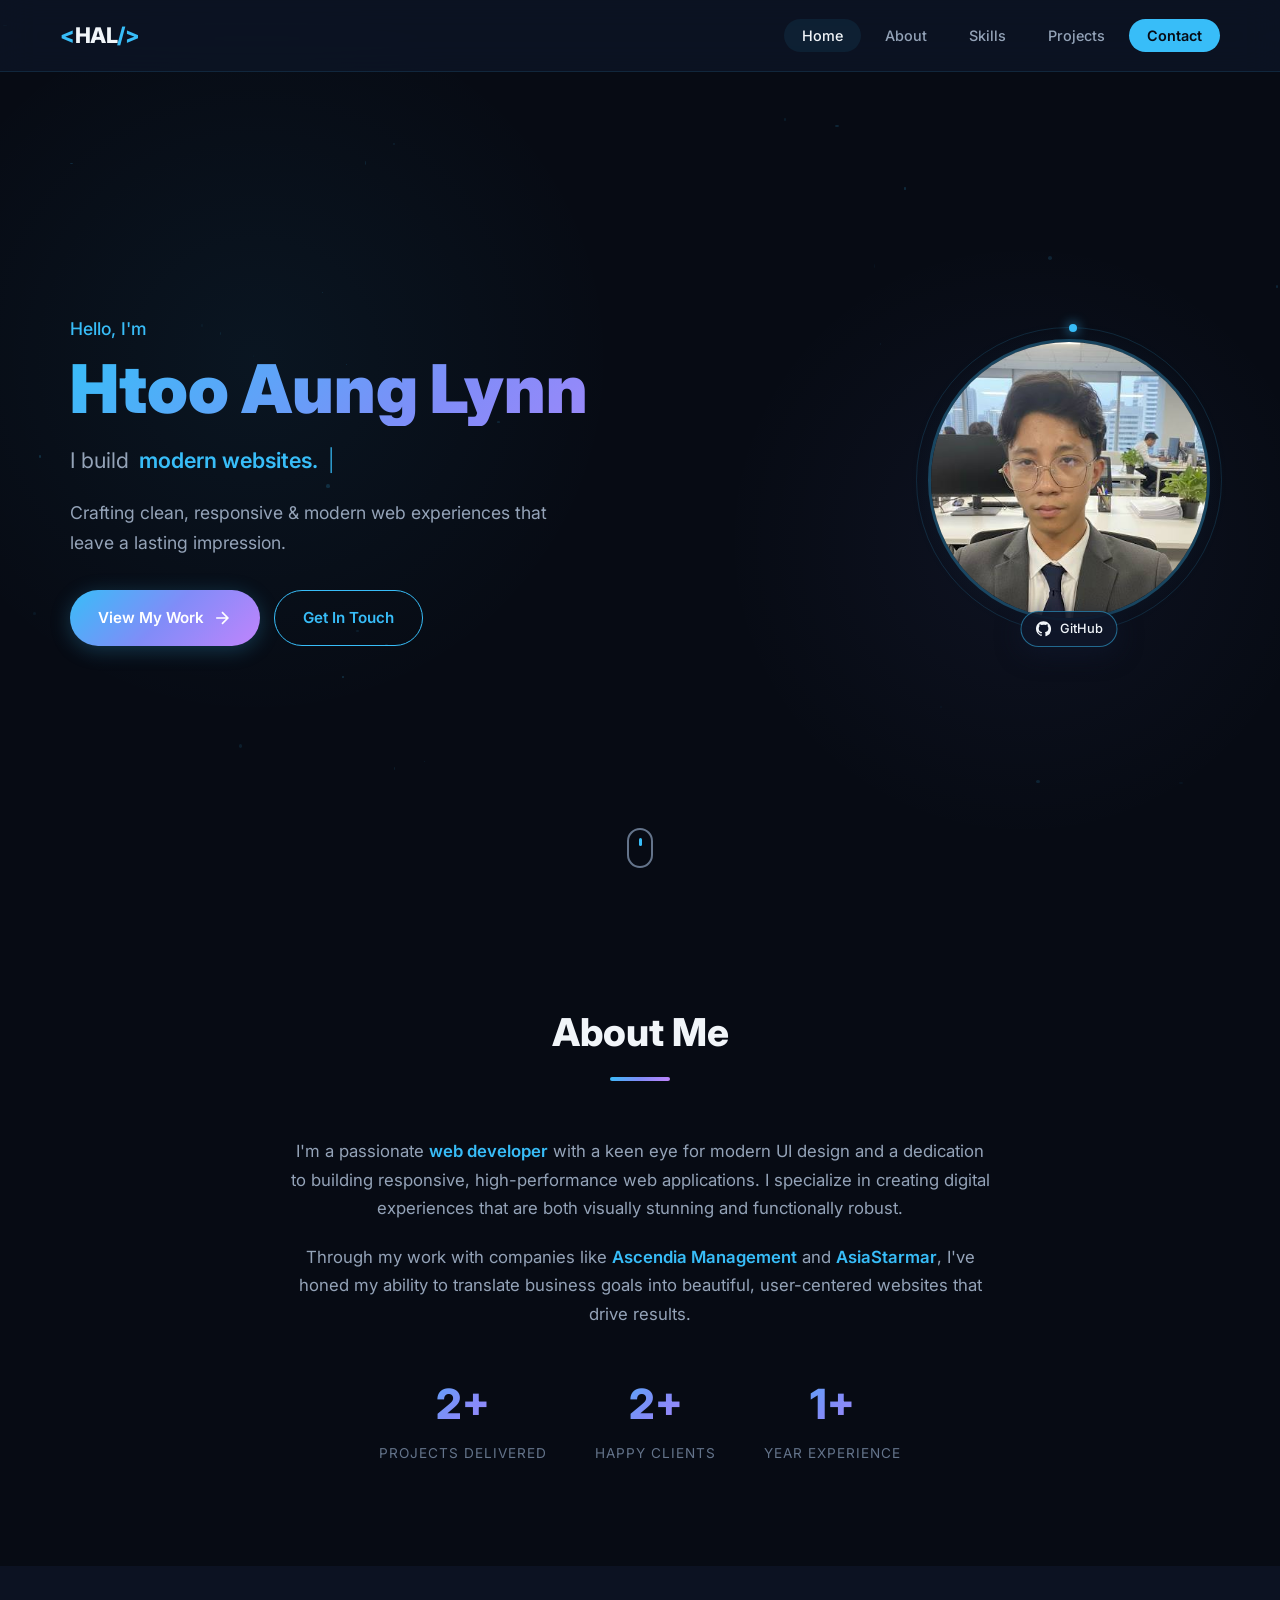
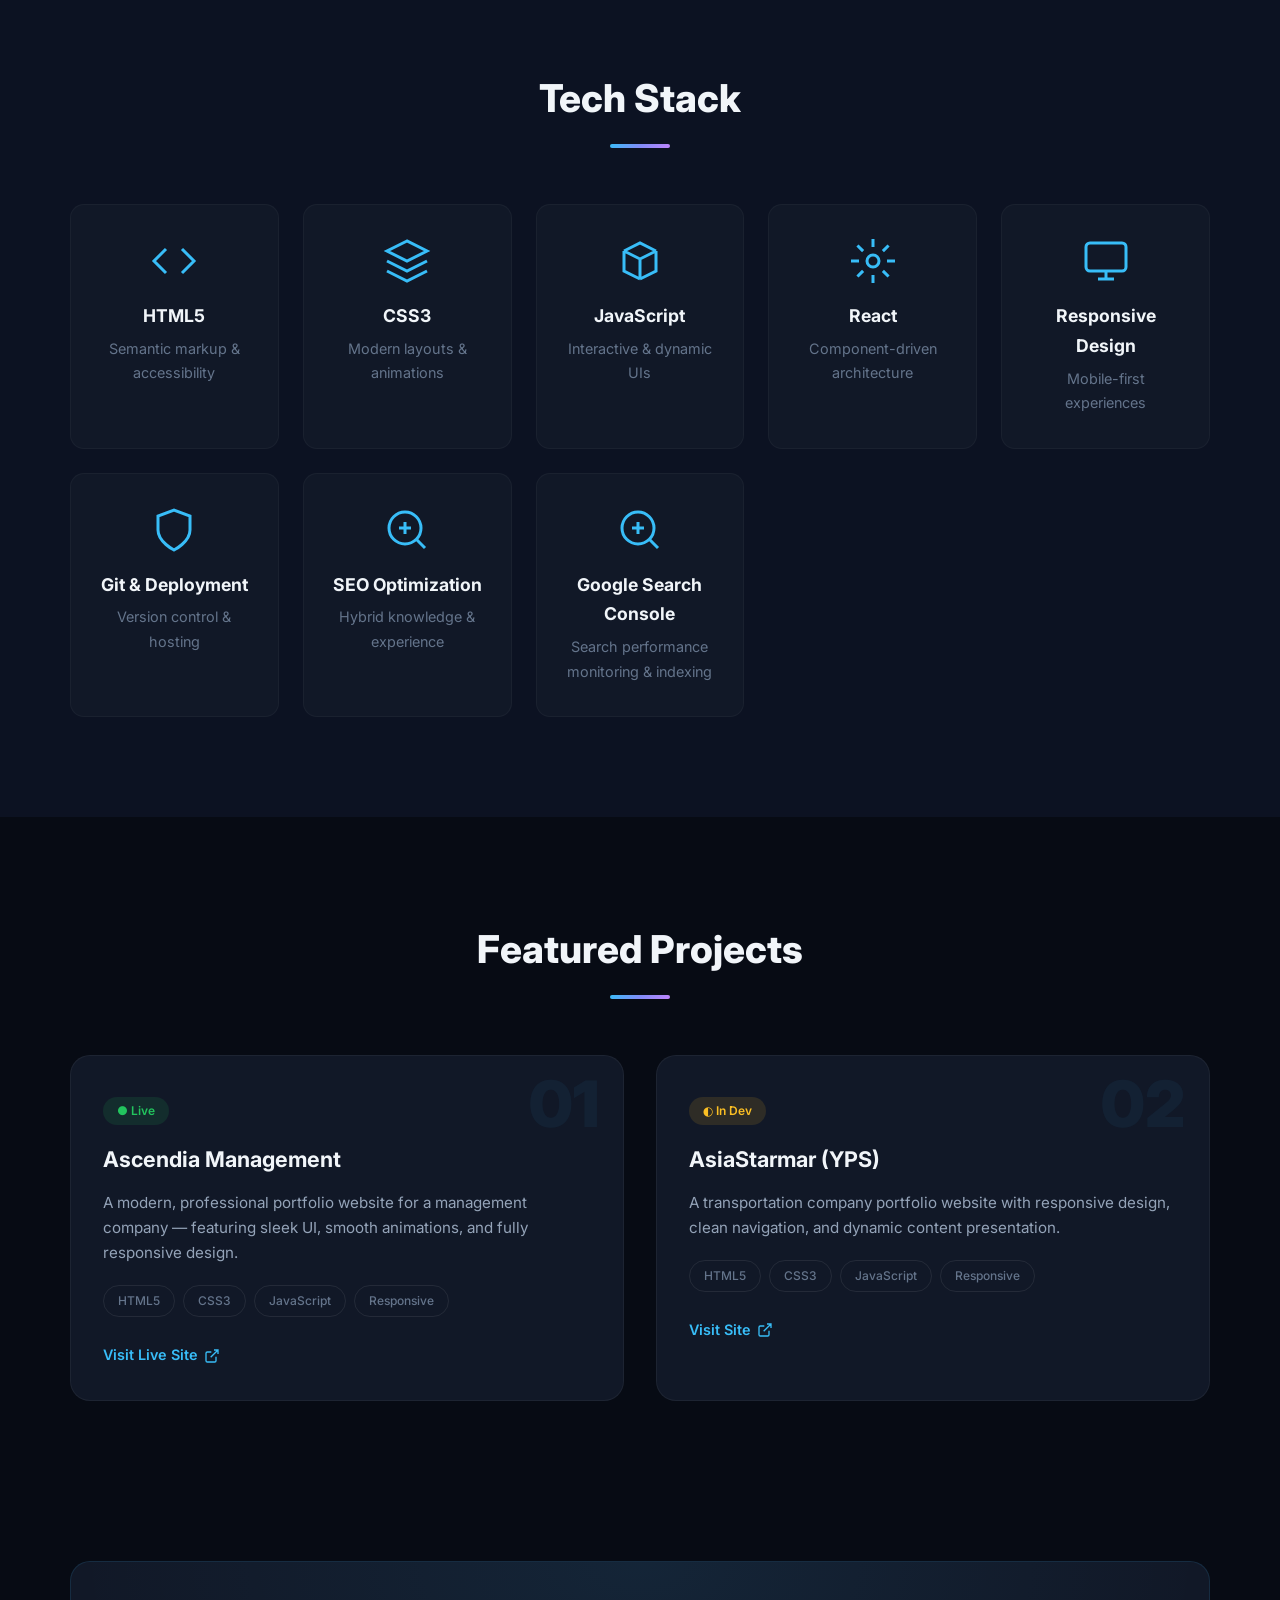
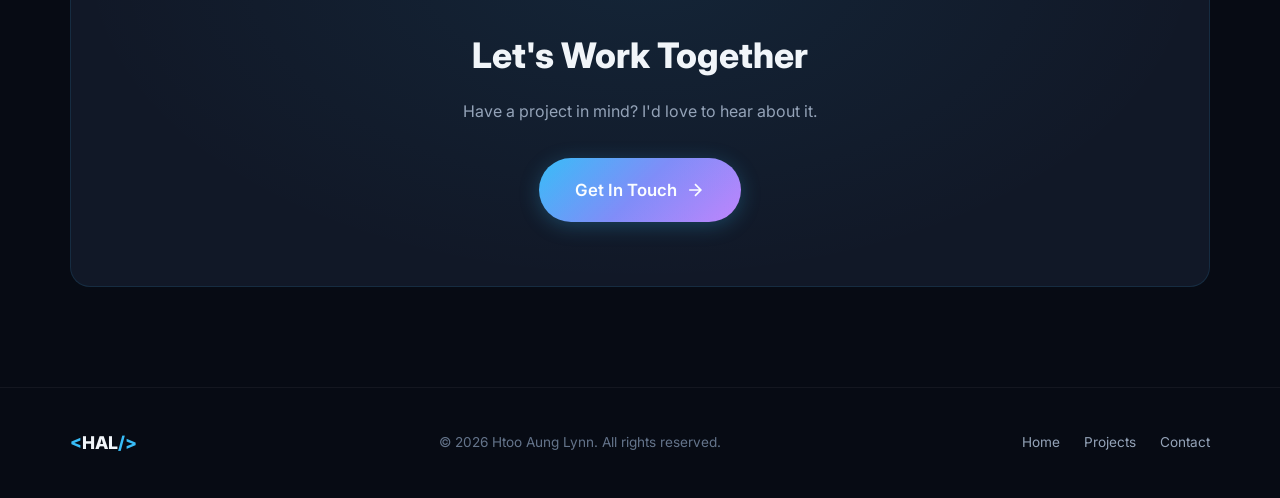
==== index.html @ 5cb80a19 "Add files via upload" ====
<!DOCTYPE html>
<html lang="en">

<head>
    <meta charset="UTF-8">
    <meta name="viewport" content="width=device-width, initial-scale=1.0">
    <title>Htoo Aung Lynn | Web Developer Portfolio</title>
    <meta name="description"
        content="Portfolio of Htoo Aung Lynn — modern web developer specializing in responsive design and interactive web applications.">
    <link rel="preconnect" href="https://fonts.googleapis.com">
    <link rel="preconnect" href="https://fonts.gstatic.com" crossorigin>
    <link href="https://fonts.googleapis.com/css2?family=Inter:wght@300;400;500;600;700;800;900&display=swap"
        rel="stylesheet">
    <link rel="stylesheet" href="style.css">
</head>

<body>

    <!-- ===== NAVBAR ===== -->
    <header class="navbar" id="navbar">
        <a href="index.html" class="nav-logo">
            <span class="logo-bracket">&lt;</span>HAL<span class="logo-bracket">/&gt;</span>
        </a>
        <nav>
            <ul class="nav-links" id="navLinks">
                <li><a href="#hero" class="nav-link active">Home</a></li>
                <li><a href="#about" class="nav-link">About</a></li>
                <li><a href="#skills" class="nav-link">Skills</a></li>
                <li><a href="#projects" class="nav-link">Projects</a></li>
                <li><a href="contact.html" class="nav-link nav-cta">Contact</a></li>
            </ul>
        </nav>
        <button class="hamburger" id="hamburger" aria-label="Toggle navigation">
            <span></span><span></span><span></span>
        </button>
    </header>

    <!-- ===== HERO ===== -->
    <section class="hero" id="hero">
        <div class="hero-particles" id="particles"></div>
        <div class="hero-content">
            <div class="hero-text">
                <p class="hero-greeting animate-in">Hello, I'm</p>
                <h1 class="hero-name animate-in delay-1">Htoo Aung Lynn</h1>
                <div class="hero-title-wrapper animate-in delay-2">
                    <span class="hero-title-label">I build</span>
                    <span class="hero-title-typed" id="typedText"></span>
                    <span class="typed-cursor">|</span>
                </div>
                <p class="hero-desc animate-in delay-3">
                    Crafting clean, responsive &amp; modern web experiences that leave a lasting impression.
                </p>
                <div class="hero-buttons animate-in delay-4">
                    <a href="#projects" class="btn btn-primary">
                        <span>View My Work</span>
                        <svg width="20" height="20" viewBox="0 0 24 24" fill="none" stroke="currentColor"
                            stroke-width="2">
                            <path d="M5 12h14M12 5l7 7-7 7" />
                        </svg>
                    </a>
                    <a href="contact.html" class="btn btn-outline">Get In Touch</a>
                </div>
            </div>
            <div class="hero-image animate-in delay-2">
                <div class="hero-image-glow"></div>
                <div class="hero-image-ring"></div>
                <img src="profile.jpg" alt="Htoo Aung Lynn" loading="eager">
                <a href="https://github.com/htooaunglynn2006-Lynnx" target="_blank" rel="noopener"
                    class="hero-github-link">
                    <svg viewBox="0 0 24 24" aria-hidden="true">
                        <path
                            d="M12 .5C5.73.5.75 5.48.75 11.77c0 5.01 3.25 9.26 7.76 10.77.57.11.78-.25.78-.56 0-.28-.01-1.02-.02-2-3.16.69-3.82-1.52-3.82-1.52-.52-1.33-1.26-1.68-1.26-1.68-1.03-.71.08-.7.08-.7 1.14.08 1.74 1.17 1.74 1.17 1.01 1.73 2.66 1.23 3.31.94.1-.73.4-1.23.73-1.51-2.52-.29-5.17-1.26-5.17-5.62 0-1.24.45-2.25 1.17-3.04-.12-.29-.51-1.45.11-3.02 0 0 .95-.31 3.11 1.16a10.6 10.6 0 0 1 2.83-.38c.96 0 1.93.13 2.83.38 2.16-1.47 3.11-1.16 3.11-1.16.62 1.57.23 2.73.11 3.02.73.79 1.17 1.8 1.17 3.04 0 4.38-2.66 5.33-5.19 5.61.41.36.77 1.09.77 2.21 0 1.59-.01 2.88-.01 3.27 0 .31.21.68.79.56a11.3 11.3 0 0 0 7.75-10.77C23.25 5.48 18.27.5 12 .5Z" />
                    </svg>
                    <span>GitHub</span>
                </a>
            </div>
        </div>
        <a href="#about" class="scroll-indicator" aria-label="Scroll down">
            <div class="scroll-mouse">
                <div class="scroll-wheel"></div>
            </div>
        </a>
    </section>

    <!-- ===== ABOUT ===== -->
    <section class="section about" id="about">
        <div class="container">
            <h2 class="section-title reveal">About Me</h2>
            <div class="section-line reveal"></div>
            <div class="about-grid">
                <div class="about-text reveal">
                    <p>
                        I'm a passionate <strong>web developer</strong> with a keen eye for modern UI design and a
                        dedication to building responsive, high-performance web applications. I specialize in creating
                        digital experiences that are both visually stunning and functionally robust.
                    </p>
                    <p>
                        Through my work with companies like <strong>Ascendia Management</strong> and
                        <strong>AsiaStarmar</strong>, I've honed my ability to translate business goals into beautiful,
                        user-centered websites that drive results.
                    </p>
                    <div class="about-stats">
                        <div class="stat-item">
                            <span class="stat-number" data-target="2">0</span>
                            <span class="stat-label">Projects Delivered</span>
                        </div>
                        <div class="stat-item">
                            <span class="stat-number" data-target="2">0</span>
                            <span class="stat-label">Happy Clients</span>
                        </div>
                        <div class="stat-item">
                            <span class="stat-number" data-target="1">0</span>
                            <span class="stat-label">Year Experience</span>
                        </div>
                    </div>
                </div>
            </div>
        </div>
    </section>

    <!-- ===== SKILLS ===== -->
    <section class="section skills" id="skills">
        <div class="container">
            <h2 class="section-title reveal">Tech Stack</h2>
            <div class="section-line reveal"></div>
            <div class="skills-grid">
                <div class="skill-card reveal">
                    <div class="skill-icon">
                        <svg viewBox="0 0 24 24" fill="none" stroke="currentColor" stroke-width="1.5">
                            <path d="M16 18l6-6-6-6M8 6l-6 6 6 6" />
                        </svg>
                    </div>
                    <h3>HTML5</h3>
                    <p>Semantic markup & accessibility</p>
                </div>
                <div class="skill-card reveal">
                    <div class="skill-icon">
                        <svg viewBox="0 0 24 24" fill="none" stroke="currentColor" stroke-width="1.5">
                            <path d="M12 2L2 7l10 5 10-5-10-5zM2 17l10 5 10-5M2 12l10 5 10-5" />
                        </svg>
                    </div>
                    <h3>CSS3</h3>
                    <p>Modern layouts & animations</p>
                </div>
                <div class="skill-card reveal">
                    <div class="skill-icon">
                        <svg viewBox="0 0 24 24" fill="none" stroke="currentColor" stroke-width="1.5">
                            <path d="M20 7l-8-4-8 4m16 0l-8 4m8-4v10l-8 4m0-10L4 7m8 4v10M4 7v10l8 4" />
                        </svg>
                    </div>
                    <h3>JavaScript</h3>
                    <p>Interactive & dynamic UIs</p>
                </div>
                <div class="skill-card reveal">
                    <div class="skill-icon">
                        <svg viewBox="0 0 24 24" fill="none" stroke="currentColor" stroke-width="1.5">
                            <circle cx="12" cy="12" r="3" />
                            <path
                                d="M12 1v4M12 19v4M4.22 4.22l2.83 2.83M16.95 16.95l2.83 2.83M1 12h4M19 12h4M4.22 19.78l2.83-2.83M16.95 7.05l2.83-2.83" />
                        </svg>
                    </div>
                    <h3>React</h3>
                    <p>Component-driven architecture</p>
                </div>
                <div class="skill-card reveal">
                    <div class="skill-icon">
                        <svg viewBox="0 0 24 24" fill="none" stroke="currentColor" stroke-width="1.5">
                            <rect x="2" y="3" width="20" height="14" rx="2" />
                            <path d="M8 21h8M12 17v4" />
                        </svg>
                    </div>
                    <h3>Responsive Design</h3>
                    <p>Mobile-first experiences</p>
                </div>
                <div class="skill-card reveal">
                    <div class="skill-icon">
                        <svg viewBox="0 0 24 24" fill="none" stroke="currentColor" stroke-width="1.5">
                            <path d="M12 22s8-4 8-10V5l-8-3-8 3v7c0 6 8 10 8 10z" />
                        </svg>
                    </div>
                    <h3>Git & Deployment</h3>
                    <p>Version control & hosting</p>
                </div>
                <div class="skill-card reveal">
                    <div class="skill-icon">
                        <svg viewBox="0 0 24 24" fill="none" stroke="currentColor" stroke-width="1.5">
                            <circle cx="11" cy="11" r="8" />
                            <path d="M21 21l-4.35-4.35" />
                            <path d="M11 8v6M8 11h6" />
                        </svg>
                    </div>
                    <h3>SEO Optimization</h3>
                    <p>Hybrid knowledge & experience</p>
                </div>
                <div class="skill-card reveal">
                    <div class="skill-icon">
                        <svg viewBox="0 0 24 24" fill="none" stroke="currentColor" stroke-width="1.5">
                            <circle cx="11" cy="11" r="8" />
                            <path d="M21 21l-4.35-4.35" />
                            <path d="M11 8v6M8 11h6" />
                        </svg>
                    </div>
                    <h3>Google Search Console</h3>
                    <p>Search performance monitoring & indexing</p>
                </div>
            </div>
        </div>
    </section>

    <!-- ===== PROJECTS ===== -->
    <section class="section projects" id="projects">
        <div class="container">
            <h2 class="section-title reveal">Featured Projects</h2>
            <div class="section-line reveal"></div>
            <div class="projects-grid">

                <article class="project-card reveal" id="project-ascendia">
                    <div class="project-card-glow"></div>
                    <div class="project-number">01</div>
                    <div class="project-badge live">● Live</div>
                    <h3 class="project-name">Ascendia Management</h3>
                    <p class="project-desc">
                        A modern, professional portfolio website for a management company — featuring sleek UI, smooth
                        animations, and fully responsive design.
                    </p>
                    <div class="project-tech">
                        <span>HTML5</span><span>CSS3</span><span>JavaScript</span><span>Responsive</span>
                    </div>
                    <a href="https://ascendiamanagement.com" target="_blank" rel="noopener" class="project-link">
                        Visit Live Site
                        <svg width="16" height="16" viewBox="0 0 24 24" fill="none" stroke="currentColor"
                            stroke-width="2">
                            <path d="M18 13v6a2 2 0 01-2 2H5a2 2 0 01-2-2V8a2 2 0 012-2h6M15 3h6v6M10 14L21 3" />
                        </svg>
                    </a>
                </article>

                <article class="project-card reveal" id="project-asiastarmar">
                    <div class="project-card-glow"></div>
                    <div class="project-number">02</div>
                    <div class="project-badge dev">◐ In Dev</div>
                    <h3 class="project-name">AsiaStarmar (YPS)</h3>
                    <p class="project-desc">
                        A transportation company portfolio website with responsive design, clean navigation, and dynamic
                        content presentation.
                    </p>
                    <div class="project-tech">
                        <span>HTML5</span><span>CSS3</span><span>JavaScript</span><span>Responsive</span>
                    </div>
                    <a href="https://asiastarmar.com" target="_blank" rel="noopener" class="project-link">
                        Visit Site
                        <svg width="16" height="16" viewBox="0 0 24 24" fill="none" stroke="currentColor"
                            stroke-width="2">
                            <path d="M18 13v6a2 2 0 01-2 2H5a2 2 0 01-2-2V8a2 2 0 012-2h6M15 3h6v6M10 14L21 3" />
                        </svg>
                    </a>
                </article>

            </div>
        </div>
    </section>

    <!-- ===== CTA ===== -->
    <section class="cta-section">
        <div class="container">
            <div class="cta-card reveal">
                <h2>Let's Work Together</h2>
                <p>Have a project in mind? I'd love to hear about it.</p>
                <a href="contact.html" class="btn btn-primary btn-lg">
                    <span>Get In Touch</span>
                    <svg width="20" height="20" viewBox="0 0 24 24" fill="none" stroke="currentColor" stroke-width="2">
                        <path d="M5 12h14M12 5l7 7-7 7" />
                    </svg>
                </a>
            </div>
        </div>
    </section>

    <!-- ===== FOOTER ===== -->
    <footer class="footer">
        <div class="container footer-inner">
            <a href="index.html" class="footer-logo">
                <span class="logo-bracket">&lt;</span>HAL<span class="logo-bracket">/&gt;</span>
            </a>
            <p class="footer-copy">&copy; 2026 Htoo Aung Lynn. All rights reserved.</p>
            <div class="footer-links">
                <a href="#hero">Home</a>
                <a href="#projects">Projects</a>
                <a href="contact.html">Contact</a>
            </div>
        </div>
    </footer>

    <script src="script.js"></script>
</body>

</html>
---- style.css ----
/* =============================================
   HTOO AUNG LYNN — PREMIUM PORTFOLIO CSS
   ============================================= */

/* ---------- CUSTOM PROPERTIES ---------- */
:root {
  --bg-primary: #070b14;
  --bg-secondary: #0c1222;
  --bg-card: #111827;
  --bg-glass: rgba(15, 23, 42, .65);
  --border-glass: rgba(56, 189, 248, .12);

  --accent: #38bdf8;
  --accent-glow: rgba(56, 189, 248, .35);
  --accent-dark: #0ea5e9;
  --gradient: linear-gradient(135deg, #38bdf8 0%, #818cf8 50%, #c084fc 100%);

  --text-primary: #f1f5f9;
  --text-secondary: #94a3b8;
  --text-muted: #64748b;

  --font-family: 'Inter', system-ui, -apple-system, sans-serif;
  --radius-sm: 8px;
  --radius-md: 14px;
  --radius-lg: 20px;
  --radius-full: 9999px;

  --shadow: 0 4px 30px rgba(0, 0, 0, .4);
  --shadow-glow: 0 0 40px var(--accent-glow);
  --transition: .35s cubic-bezier(.4, 0, .2, 1);
}

/* ---------- RESET ---------- */
*,
*::before,
*::after {
  margin: 0;
  padding: 0;
  box-sizing: border-box;
}

html {
  scroll-behavior: smooth;
  scroll-padding-top: 80px;
}

body {
  font-family: var(--font-family);
  background: var(--bg-primary);
  color: var(--text-primary);
  line-height: 1.7;
  overflow-x: hidden;
  -webkit-font-smoothing: antialiased;
}

a {
  color: inherit;
  text-decoration: none;
}

img {
  display: block;
  max-width: 100%;
}

.container {
  width: 90%;
  max-width: 1140px;
  margin: 0 auto;
}

/* ---------- NAVBAR ---------- */
.navbar {
  position: fixed;
  top: 0;
  left: 0;
  right: 0;
  z-index: 1000;
  display: flex;
  align-items: center;
  justify-content: space-between;
  padding: 0 clamp(24px, 5vw, 60px);
  height: 72px;
  background: var(--bg-glass);
  backdrop-filter: blur(18px);
  -webkit-backdrop-filter: blur(18px);
  border-bottom: 1px solid var(--border-glass);
  transition: var(--transition);
}

.navbar.scrolled {
  background: rgba(7, 11, 20, .92);
}

.nav-logo {
  font-size: 1.35rem;
  font-weight: 800;
  letter-spacing: -0.5px;
  color: var(--text-primary);
}

.logo-bracket {
  color: var(--accent);
}

.nav-links {
  display: flex;
  list-style: none;
  gap: 6px;
  align-items: center;
}

.nav-link {
  padding: 8px 18px;
  border-radius: var(--radius-full);
  font-size: .9rem;
  font-weight: 500;
  color: var(--text-secondary);
  transition: var(--transition);
}

.nav-link:hover,
.nav-link.active {
  color: var(--text-primary);
  background: rgba(56, 189, 248, .08);
}

.nav-cta {
  background: var(--accent) !important;
  color: var(--bg-primary) !important;
  font-weight: 600;
}

.nav-cta:hover {
  background: var(--accent-dark) !important;
}

/* Hamburger */
.hamburger {
  display: none;
  flex-direction: column;
  gap: 5px;
  background: none;
  border: none;
  cursor: pointer;
  padding: 4px;
}

.hamburger span {
  width: 26px;
  height: 2px;
  background: var(--text-primary);
  border-radius: 2px;
  transition: var(--transition);
}

.hamburger.open span:nth-child(1) {
  transform: translateY(7px) rotate(45deg);
}

.hamburger.open span:nth-child(2) {
  opacity: 0;
}

.hamburger.open span:nth-child(3) {
  transform: translateY(-7px) rotate(-45deg);
}

/* ---------- HERO ---------- */
.hero {
  position: relative;
  min-height: 100vh;
  display: flex;
  flex-direction: column;
  align-items: center;
  justify-content: center;
  padding: 120px 24px 60px;
  overflow: hidden;
}

.hero-particles {
  position: absolute;
  inset: 0;
  background:
    radial-gradient(600px circle at 20% 40%, rgba(56, 189, 248, .06), transparent 60%),
    radial-gradient(500px circle at 80% 60%, rgba(129, 140, 248, .06), transparent 60%);
}

.hero-content {
  position: relative;
  z-index: 1;
  display: flex;
  align-items: center;
  gap: 80px;
  max-width: 1140px;
  width: 100%;
}

.hero-text {
  flex: 1;
}

.hero-greeting {
  font-size: clamp(.95rem, 1.5vw, 1.1rem);
  color: var(--accent);
  font-weight: 500;
  margin-bottom: 8px;
}

.hero-name {
  font-size: clamp(2.4rem, 5.5vw, 4.2rem);
  font-weight: 900;
  line-height: 1.1;
  background: var(--gradient);
  -webkit-background-clip: text;
  -webkit-text-fill-color: transparent;
  background-clip: text;
  margin-bottom: 16px;
}

.hero-title-wrapper {
  display: flex;
  align-items: center;
  gap: 10px;
  font-size: clamp(1rem, 2vw, 1.35rem);
  margin-bottom: 20px;
}

.hero-title-label {
  color: var(--text-secondary);
  font-weight: 400;
}

.hero-title-typed {
  color: var(--accent);
  font-weight: 600;
}

.typed-cursor {
  color: var(--accent);
  font-weight: 300;
  animation: blink .8s step-end infinite;
}

@keyframes blink {
  50% {
    opacity: 0;
  }
}

.hero-desc {
  color: var(--text-secondary);
  font-size: clamp(.95rem, 1.5vw, 1.1rem);
  max-width: 480px;
  margin-bottom: 32px;
}

.hero-buttons {
  display: flex;
  gap: 14px;
  flex-wrap: wrap;
}

/* Buttons */
.btn {
  display: inline-flex;
  align-items: center;
  gap: 8px;
  padding: 14px 28px;
  border-radius: var(--radius-full);
  font-size: .95rem;
  font-weight: 600;
  border: none;
  cursor: pointer;
  transition: var(--transition);
}

.btn-primary {
  background: var(--gradient);
  color: #fff;
  box-shadow: 0 4px 20px rgba(56, 189, 248, .25);
}

.btn-primary:hover {
  transform: translateY(-2px);
  box-shadow: 0 8px 30px rgba(56, 189, 248, .35);
}

.btn-outline {
  border: 1.5px solid var(--accent);
  color: var(--accent);
  background: transparent;
}

.btn-outline:hover {
  background: rgba(56, 189, 248, .1);
  transform: translateY(-2px);
}

.btn-lg {
  padding: 18px 36px;
  font-size: 1.05rem;
}

/* Hero Image */
.hero-image {
  position: relative;
  flex-shrink: 0;
  width: clamp(240px, 22vw, 320px);
  aspect-ratio: 1;
}

.hero-image img {
  width: 100%;
  height: 100%;
  object-fit: cover;
  border-radius: 50%;
  border: 3px solid rgba(56, 189, 248, .3);
  position: relative;
  z-index: 2;
}

.hero-image-glow {
  position: absolute;
  inset: -20px;
  border-radius: 50%;
  background: radial-gradient(circle, rgba(56, 189, 248, .15), transparent 70%);
  animation: pulse-glow 4s ease-in-out infinite;
  z-index: 0;
}

.hero-image-ring {
  position: absolute;
  inset: -12px;
  border-radius: 50%;
  border: 1px solid rgba(56, 189, 248, .15);
  animation: spin-slow 20s linear infinite;
  z-index: 1;
}

.hero-image-ring::before {
  content: '';
  position: absolute;
  top: -4px;
  left: 50%;
  width: 8px;
  height: 8px;
  border-radius: 50%;
  background: var(--accent);
  box-shadow: 0 0 12px var(--accent);
}

/* GitHub link near profile image */
.hero-github-link {
  position: absolute;
  left: 50%;
  bottom: -26px;
  transform: translateX(-50%);
  display: inline-flex;
  align-items: center;
  gap: 8px;
  padding: 6px 14px;
  border-radius: var(--radius-full);
  background: rgba(15, 23, 42, .9);
  border: 1px solid rgba(56, 189, 248, .5);
  color: var(--text-primary);
  font-size: .8rem;
  font-weight: 500;
  box-shadow: 0 6px 25px rgba(15, 23, 42, .8);
  z-index: 3;
  transition: var(--transition);
}

.hero-github-link svg {
  width: 16px;
  height: 16px;
  fill: currentColor;
}

.hero-github-link:hover {
  transform: translateX(-50%) translateY(-2px);
  box-shadow: var(--shadow-glow);
}

@keyframes pulse-glow {

  0%,
  100% {
    opacity: .5;
    transform: scale(1);
  }

  50% {
    opacity: 1;
    transform: scale(1.05);
  }
}

@keyframes spin-slow {
  to {
    transform: rotate(360deg);
  }
}

/* Scroll Indicator */
.scroll-indicator {
  position: absolute;
  bottom: 32px;
  animation: float 2.5s ease-in-out infinite;
}

.scroll-mouse {
  width: 26px;
  height: 40px;
  border: 2px solid var(--text-muted);
  border-radius: 14px;
  display: flex;
  justify-content: center;
  padding-top: 8px;
}

.scroll-wheel {
  width: 3px;
  height: 8px;
  border-radius: 3px;
  background: var(--accent);
  animation: scroll-anim 2s ease-in-out infinite;
}

@keyframes scroll-anim {
  0% {
    opacity: 1;
    transform: translateY(0);
  }

  100% {
    opacity: 0;
    transform: translateY(10px);
  }
}

@keyframes float {

  0%,
  100% {
    transform: translateY(0);
  }

  50% {
    transform: translateY(-8px);
  }
}

/* ---------- SECTIONS ---------- */
.section {
  padding: 100px 0;
}

.section-title {
  text-align: center;
  font-size: clamp(1.8rem, 3vw, 2.6rem);
  font-weight: 800;
  margin-bottom: 12px;
}

.section-line {
  width: 60px;
  height: 4px;
  border-radius: 4px;
  background: var(--gradient);
  margin: 0 auto 56px;
}

/* ---------- ABOUT ---------- */
.about-text {
  max-width: 700px;
  margin: 0 auto;
  text-align: center;
}

.about-text p {
  color: var(--text-secondary);
  margin-bottom: 20px;
  font-size: 1.05rem;
}

.about-text strong {
  color: var(--accent);
  font-weight: 600;
}

.about-stats {
  display: flex;
  justify-content: center;
  gap: 48px;
  margin-top: 40px;
}

.stat-item {
  text-align: center;
}

.stat-number {
  display: block;
  font-size: 2.6rem;
  font-weight: 800;
  background: var(--gradient);
  -webkit-background-clip: text;
  -webkit-text-fill-color: transparent;
  background-clip: text;
}

.stat-label {
  font-size: .85rem;
  color: var(--text-muted);
  text-transform: uppercase;
  letter-spacing: 1px;
}

/* ---------- SKILLS ---------- */
.skills {
  background: var(--bg-secondary);
}

.skills-grid {
  display: grid;
  grid-template-columns: repeat(auto-fit, minmax(180px, 1fr));
  gap: 24px;
}

.skill-card {
  background: var(--bg-card);
  border: 1px solid rgba(255, 255, 255, .04);
  border-radius: var(--radius-md);
  padding: 32px 24px;
  text-align: center;
  transition: var(--transition);
}

.skill-card:hover {
  transform: translateY(-6px);
  border-color: var(--accent);
  box-shadow: var(--shadow-glow);
}

.skill-icon {
  width: 48px;
  height: 48px;
  margin: 0 auto 16px;
  color: var(--accent);
}

.skill-icon svg {
  width: 100%;
  height: 100%;
}

.skill-card h3 {
  font-size: 1.1rem;
  font-weight: 700;
  margin-bottom: 6px;
}

.skill-card p {
  font-size: .9rem;
  color: var(--text-muted);
}

/* ---------- PROJECTS ---------- */
.projects-grid {
  display: grid;
  grid-template-columns: repeat(auto-fit, minmax(340px, 1fr));
  gap: 32px;
}

.project-card {
  position: relative;
  background: var(--bg-card);
  border: 1px solid rgba(255, 255, 255, .05);
  border-radius: var(--radius-lg);
  padding: 40px 32px 32px;
  overflow: hidden;
  transition: var(--transition);
}

.project-card:hover {
  transform: translateY(-8px);
  border-color: var(--accent);
}

.project-card-glow {
  position: absolute;
  inset: 0;
  background: radial-gradient(circle at 50% 0%, rgba(56, 189, 248, .06), transparent 60%);
  opacity: 0;
  transition: var(--transition);
  pointer-events: none;
}

.project-card:hover .project-card-glow {
  opacity: 1;
}

.project-number {
  font-size: 4rem;
  font-weight: 900;
  position: absolute;
  top: 16px;
  right: 24px;
  color: rgba(56, 189, 248, .06);
  line-height: 1;
}

.project-badge {
  display: inline-block;
  padding: 4px 14px;
  border-radius: var(--radius-full);
  font-size: .75rem;
  font-weight: 600;
  margin-bottom: 16px;
}

.project-badge.live {
  background: rgba(34, 197, 94, .12);
  color: #22c55e;
}

.project-badge.dev {
  background: rgba(251, 191, 36, .12);
  color: #fbbf24;
}

.project-name {
  font-size: 1.35rem;
  font-weight: 700;
  margin-bottom: 12px;
}

.project-desc {
  color: var(--text-secondary);
  font-size: .95rem;
  margin-bottom: 20px;
  line-height: 1.65;
}

.project-tech {
  display: flex;
  flex-wrap: wrap;
  gap: 8px;
  margin-bottom: 24px;
}

.project-tech span {
  padding: 5px 14px;
  font-size: .75rem;
  font-weight: 500;
  border: 1px solid rgba(255, 255, 255, .08);
  border-radius: var(--radius-full);
  color: var(--text-muted);
}

.project-link {
  display: inline-flex;
  align-items: center;
  gap: 6px;
  color: var(--accent);
  font-weight: 600;
  font-size: .9rem;
  transition: var(--transition);
}

.project-link:hover {
  gap: 10px;
}

/* ---------- CTA ---------- */
.cta-section {
  padding: 60px 0 100px;
}

.cta-card {
  text-align: center;
  background: var(--bg-card);
  border: 1px solid var(--border-glass);
  border-radius: var(--radius-lg);
  padding: 64px 32px;
  position: relative;
  overflow: hidden;
}

.cta-card::before {
  content: '';
  position: absolute;
  inset: 0;
  background: radial-gradient(ellipse at 50% 0%, rgba(56, 189, 248, .08), transparent 70%);
  pointer-events: none;
}

.cta-card h2 {
  font-size: clamp(1.6rem, 3vw, 2.2rem);
  font-weight: 800;
  margin-bottom: 12px;
  position: relative;
}

.cta-card p {
  color: var(--text-secondary);
  margin-bottom: 32px;
  position: relative;
}

/* ---------- CONTACT HERO ---------- */
.contact-hero {
  position: relative;
  display: flex;
  align-items: center;
  justify-content: center;
  padding: 160px 24px 80px;
  text-align: center;
  overflow: hidden;
}

.contact-hero-title {
  font-size: clamp(2.2rem, 5vw, 3.4rem);
  font-weight: 900;
  background: var(--gradient);
  -webkit-background-clip: text;
  -webkit-text-fill-color: transparent;
  background-clip: text;
  margin-bottom: 12px;
}

.contact-hero-sub {
  color: var(--text-secondary);
  font-size: 1.1rem;
}

/* ---------- CONTACT GRID ---------- */
.contact-grid {
  display: grid;
  grid-template-columns: 1fr 1.6fr;
  gap: 40px;
  align-items: start;
}

/* Info Cards */
.contact-info {
  display: flex;
  flex-direction: column;
  gap: 20px;
}

.info-card {
  display: flex;
  align-items: center;
  gap: 18px;
  background: var(--bg-card);
  border: 1px solid rgba(255, 255, 255, .05);
  border-radius: var(--radius-md);
  padding: 24px;
  transition: var(--transition);
}

.info-card:hover {
  border-color: var(--accent);
  transform: translateX(4px);
}

.info-icon {
  flex-shrink: 0;
  width: 42px;
  height: 42px;
  color: var(--accent);
}

.info-icon svg {
  width: 100%;
  height: 100%;
}

.info-card h4 {
  font-size: .9rem;
  font-weight: 700;
  margin-bottom: 2px;
}

.info-card p {
  font-size: .85rem;
  color: var(--text-secondary);
}

/* Form */
.contact-form {
  background: var(--bg-card);
  border: 1px solid rgba(255, 255, 255, .05);
  border-radius: var(--radius-lg);
  padding: 40px;
}

.form-group {
  margin-bottom: 22px;
}

.form-group label {
  display: block;
  margin-bottom: 8px;
  font-size: .85rem;
  font-weight: 600;
  color: var(--text-secondary);
  text-transform: uppercase;
  letter-spacing: .8px;
}

.form-group input,
.form-group textarea {
  width: 100%;
  padding: 14px 18px;
  background: var(--bg-secondary);
  border: 1.5px solid rgba(255, 255, 255, .06);
  border-radius: var(--radius-sm);
  color: var(--text-primary);
  font-family: var(--font-family);
  font-size: .95rem;
  transition: var(--transition);
  outline: none;
  resize: vertical;
}

.form-group input:focus,
.form-group textarea:focus {
  border-color: var(--accent);
  box-shadow: 0 0 0 3px rgba(56, 189, 248, .12);
}

.form-group input.error,
.form-group textarea.error {
  border-color: #f43f5e;
  box-shadow: 0 0 0 3px rgba(244, 63, 94, .12);
}

.field-error {
  display: block;
  margin-top: 6px;
  font-size: .78rem;
  color: #f43f5e;
  min-height: 18px;
}

.btn-submit {
  width: 100%;
  justify-content: center;
  padding: 16px;
  font-size: 1rem;
  position: relative;
}

.btn-loading,
.btn-success {
  display: none;
}

.btn-submit.loading .btn-text {
  visibility: hidden;
}

.btn-submit.loading .btn-loading {
  display: flex;
}

.btn-submit.success .btn-text {
  visibility: hidden;
}

.btn-submit.success .btn-loading {
  display: none;
}

.btn-submit.success .btn-success {
  display: flex;
}

.btn-submit.success {
  background: linear-gradient(135deg, #22c55e, #10b981);
}

.spinner {
  width: 24px;
  height: 24px;
  animation: rotate .8s linear infinite;
}

@keyframes rotate {
  to {
    transform: rotate(360deg);
  }
}

.btn-success svg {
  width: 24px;
  height: 24px;
}

/* ---------- TOAST ---------- */
.toast {
  position: fixed;
  bottom: 32px;
  right: 32px;
  display: flex;
  align-items: center;
  gap: 12px;
  padding: 16px 28px;
  background: rgba(34, 197, 94, .15);
  backdrop-filter: blur(12px);
  border: 1px solid rgba(34, 197, 94, .3);
  border-radius: var(--radius-md);
  color: #22c55e;
  font-weight: 600;
  font-size: .95rem;
  transform: translateY(100px);
  opacity: 0;
  transition: var(--transition);
  z-index: 9999;
}

.toast svg {
  width: 22px;
  height: 22px;
  flex-shrink: 0;
}

.toast.show {
  transform: translateY(0);
  opacity: 1;
}

/* ---------- FOOTER ---------- */
.footer {
  border-top: 1px solid rgba(255, 255, 255, .05);
  padding: 40px 0;
}

.footer-inner {
  display: flex;
  align-items: center;
  justify-content: space-between;
  flex-wrap: wrap;
  gap: 16px;
}

.footer-logo {
  font-size: 1.1rem;
  font-weight: 800;
}

.footer-copy {
  font-size: .85rem;
  color: var(--text-muted);
}

.footer-links {
  display: flex;
  gap: 24px;
}

.footer-links a {
  font-size: .85rem;
  color: var(--text-secondary);
  transition: var(--transition);
}

.footer-links a:hover {
  color: var(--accent);
}

/* ---------- SCROLL ANIMATIONS ---------- */
.animate-in {
  opacity: 0;
  transform: translateY(24px);
  animation: fadeInUp .7s ease forwards;
}

.delay-1 {
  animation-delay: .15s;
}

.delay-2 {
  animation-delay: .3s;
}

.delay-3 {
  animation-delay: .45s;
}

.delay-4 {
  animation-delay: .6s;
}

@keyframes fadeInUp {
  to {
    opacity: 1;
    transform: translateY(0);
  }
}

.reveal {
  opacity: 0;
  transform: translateY(30px);
  transition: opacity .6s ease, transform .6s ease;
}

.reveal.visible {
  opacity: 1;
  transform: translateY(0);
}

/* ---------- RESPONSIVE ---------- */
@media (max-width: 900px) {
  .hero-content {
    flex-direction: column-reverse;
    text-align: center;
    gap: 40px;
  }

  .hero-desc {
    margin-left: auto;
    margin-right: auto;
  }

  .hero-buttons {
    justify-content: center;
  }

  .hero-image {
    width: 200px;
  }

  .contact-grid {
    grid-template-columns: 1fr;
  }

  .projects-grid {
    grid-template-columns: 1fr;
  }
}

@media (max-width: 768px) {
  .nav-links {
    position: fixed;
    top: 72px;
    left: 0;
    right: 0;
    flex-direction: column;
    align-items: stretch;
    background: rgba(7, 11, 20, .96);
    backdrop-filter: blur(18px);
    padding: 16px 24px;
    transform: translateY(-120%);
    transition: var(--transition);
  }

  .nav-links.open {
    transform: translateY(0);
  }

  .nav-link {
    padding: 14px 18px;
    border-radius: var(--radius-sm);
  }

  .hamburger {
    display: flex;
  }

  .about-stats {
    gap: 24px;
  }

  .stat-number {
    font-size: 2rem;
  }

  .skills-grid {
    grid-template-columns: repeat(2, 1fr);
  }

  .contact-form {
    padding: 28px;
  }
}

@media (max-width: 480px) {
  .skills-grid {
    grid-template-columns: 1fr;
  }

  .about-stats {
    flex-direction: column;
    gap: 20px;
  }
}
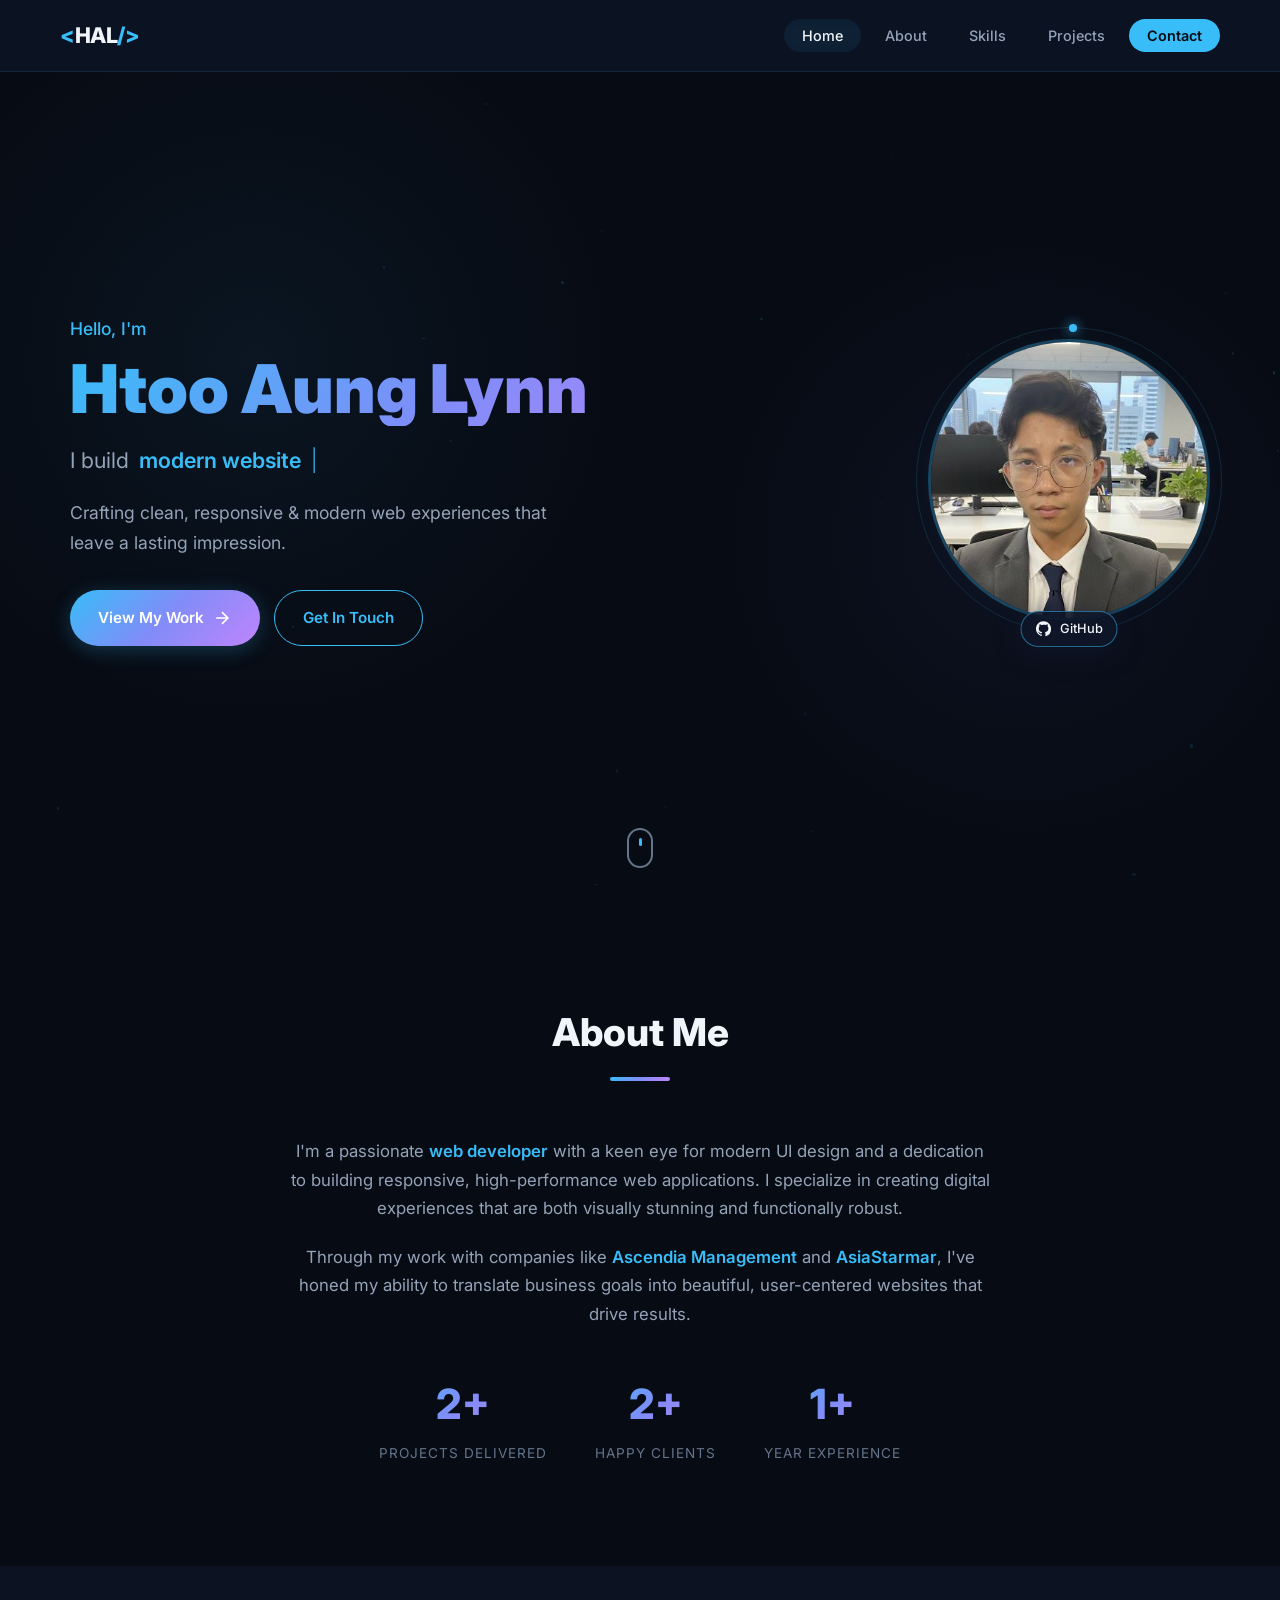
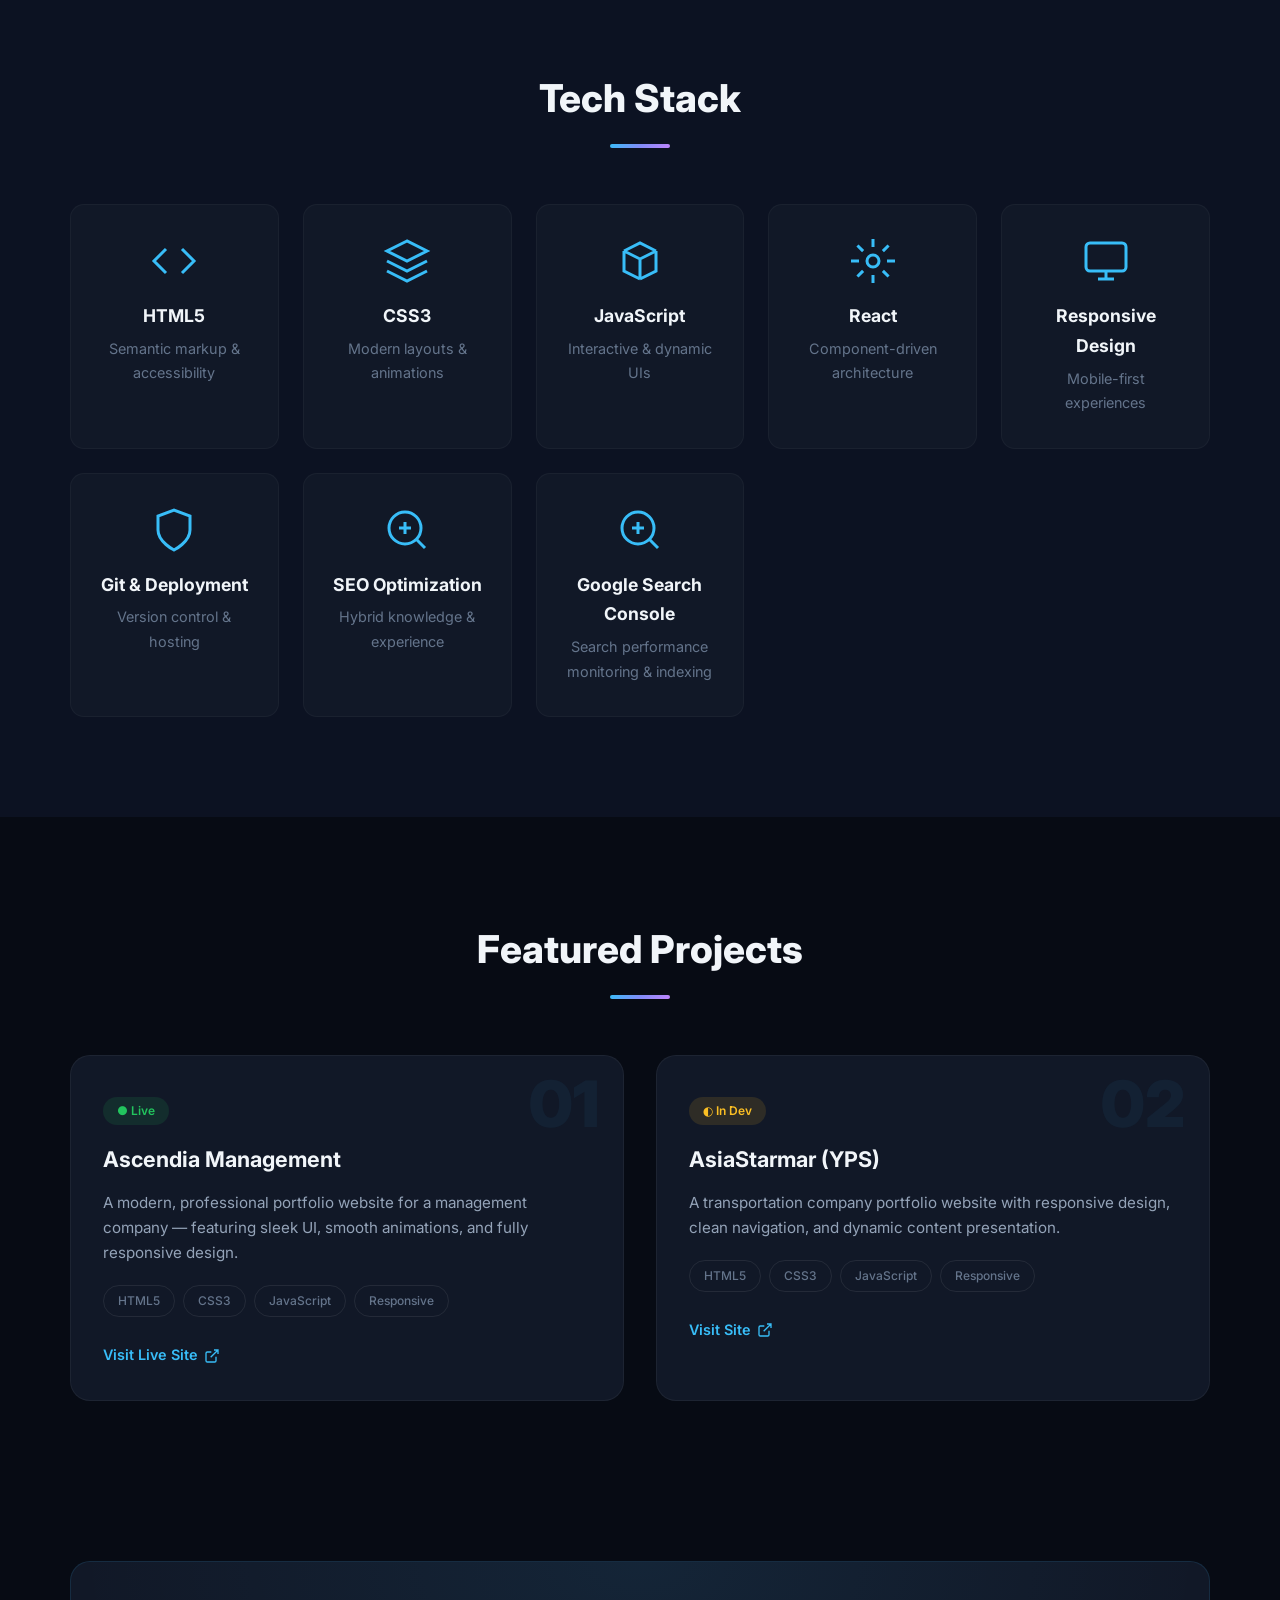
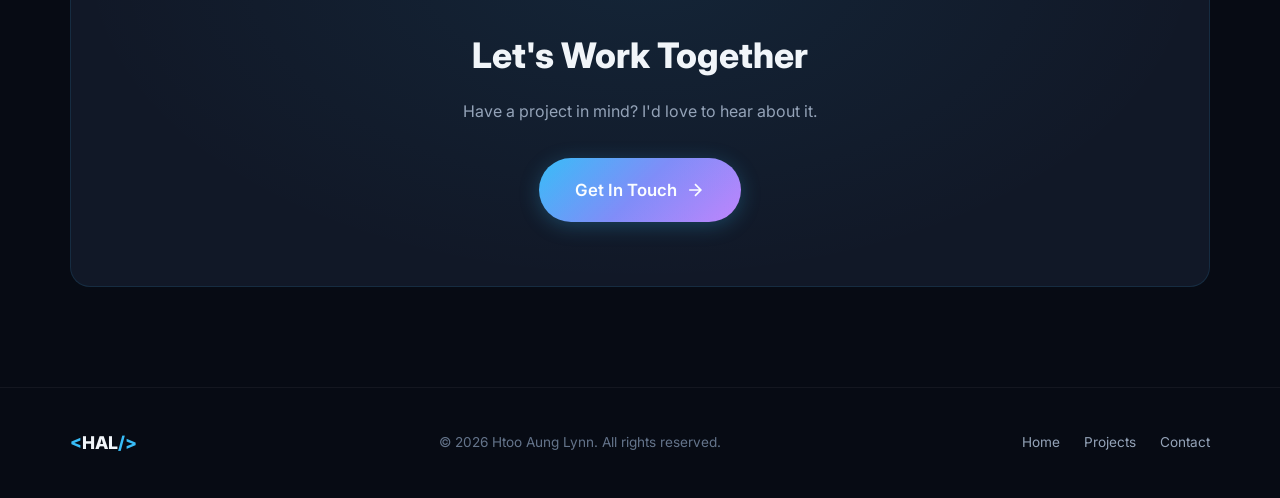
==== commit 67c53c9a: "Update index.html" ====
--- a/index.html
+++ b/index.html
@@ -14,6 +14,8 @@
     <link rel="stylesheet" href="style.css">
 </head>
 
+<meta name="google-site-verification: google436e59e0f4cc76de.html"context="xxxxxxxxxxxx"/>
+    
 <body>
 
     <!-- ===== NAVBAR ===== -->
@@ -294,4 +296,5 @@
     <script src="script.js"></script>
 </body>
 
-</html>+
+</html>
